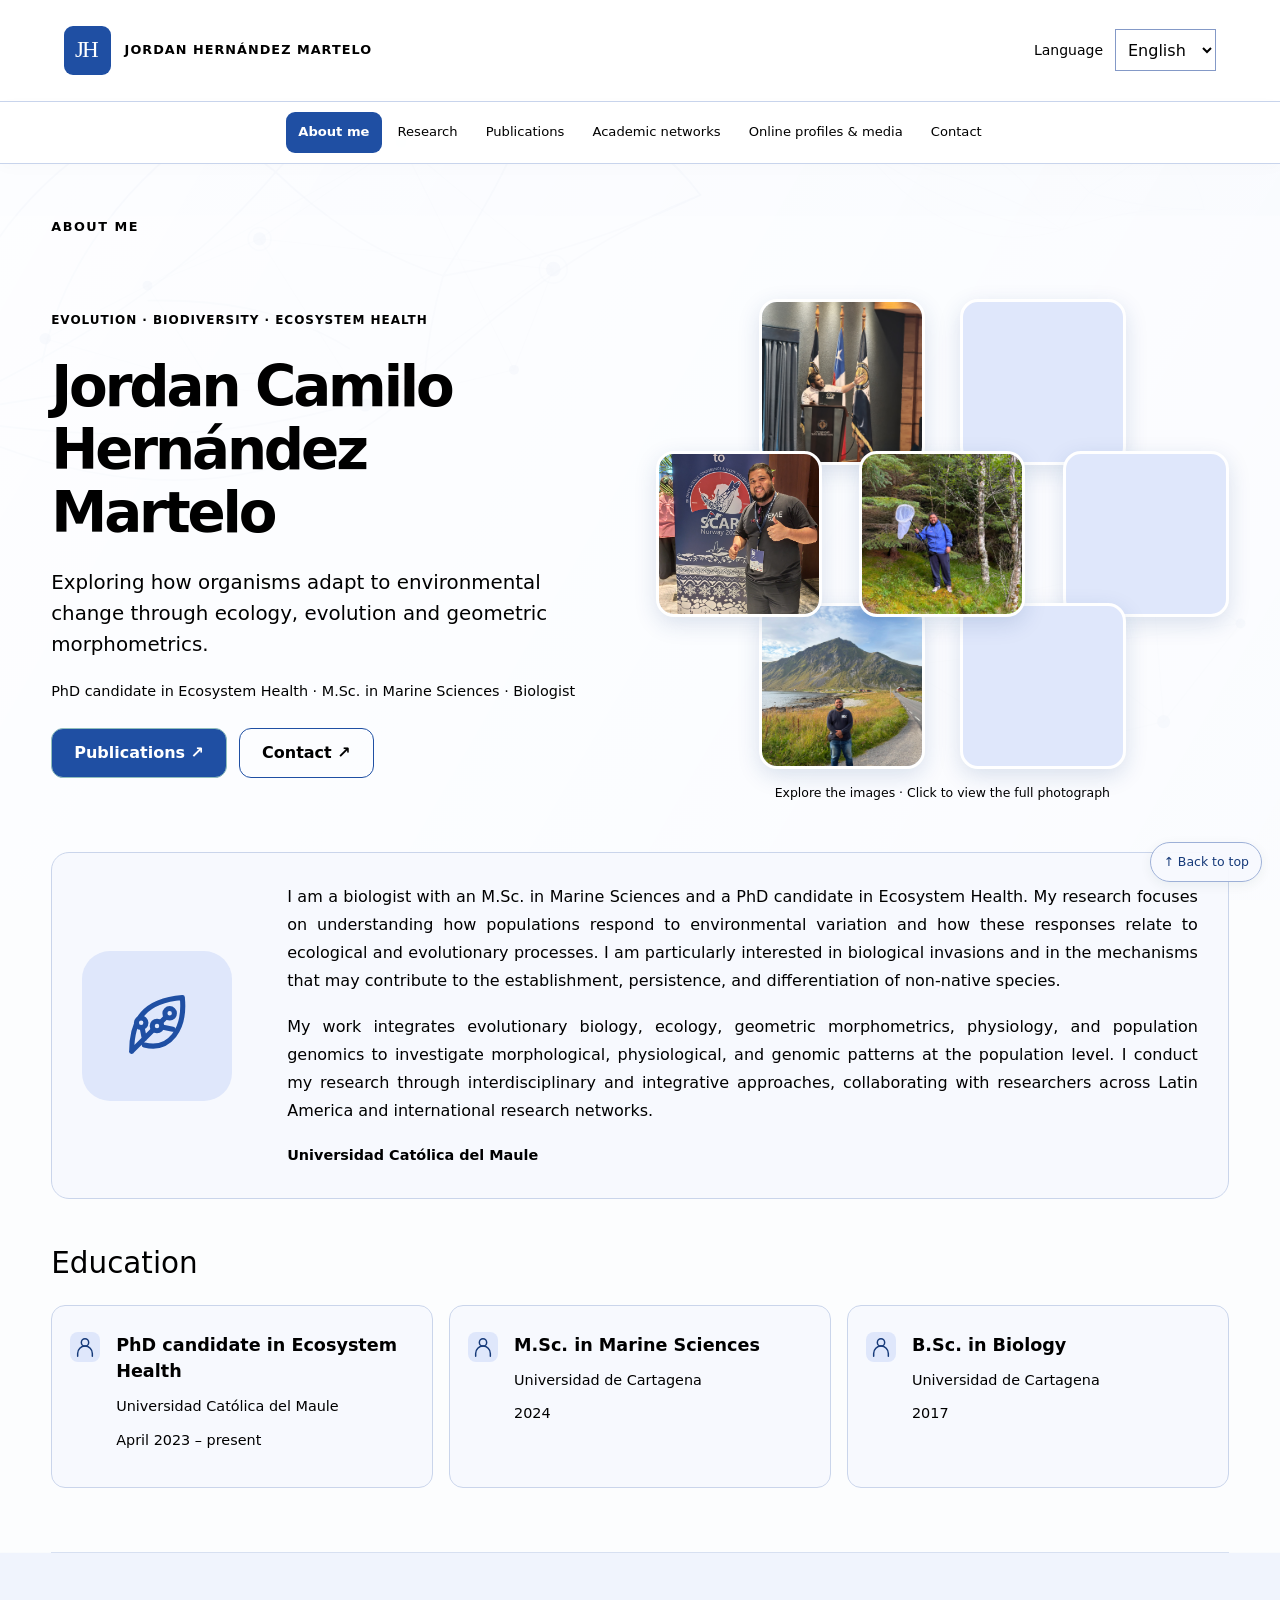
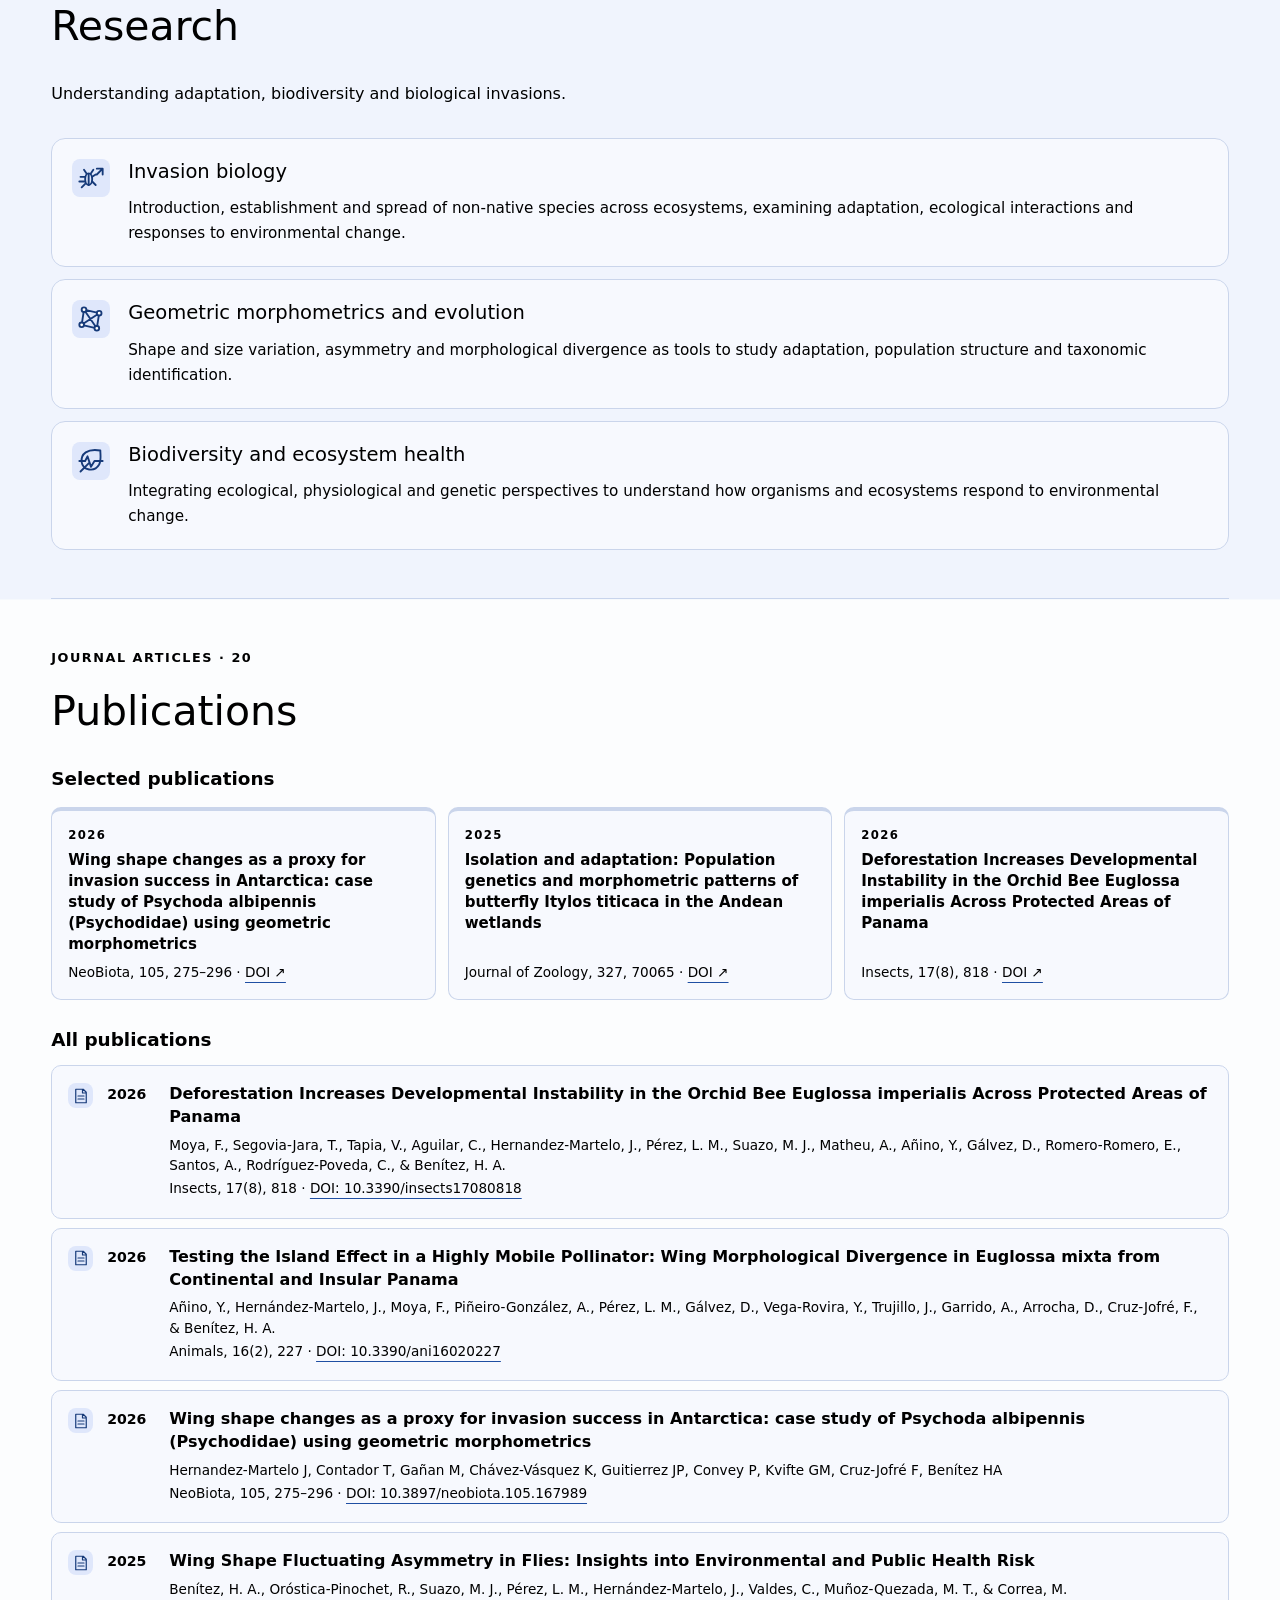
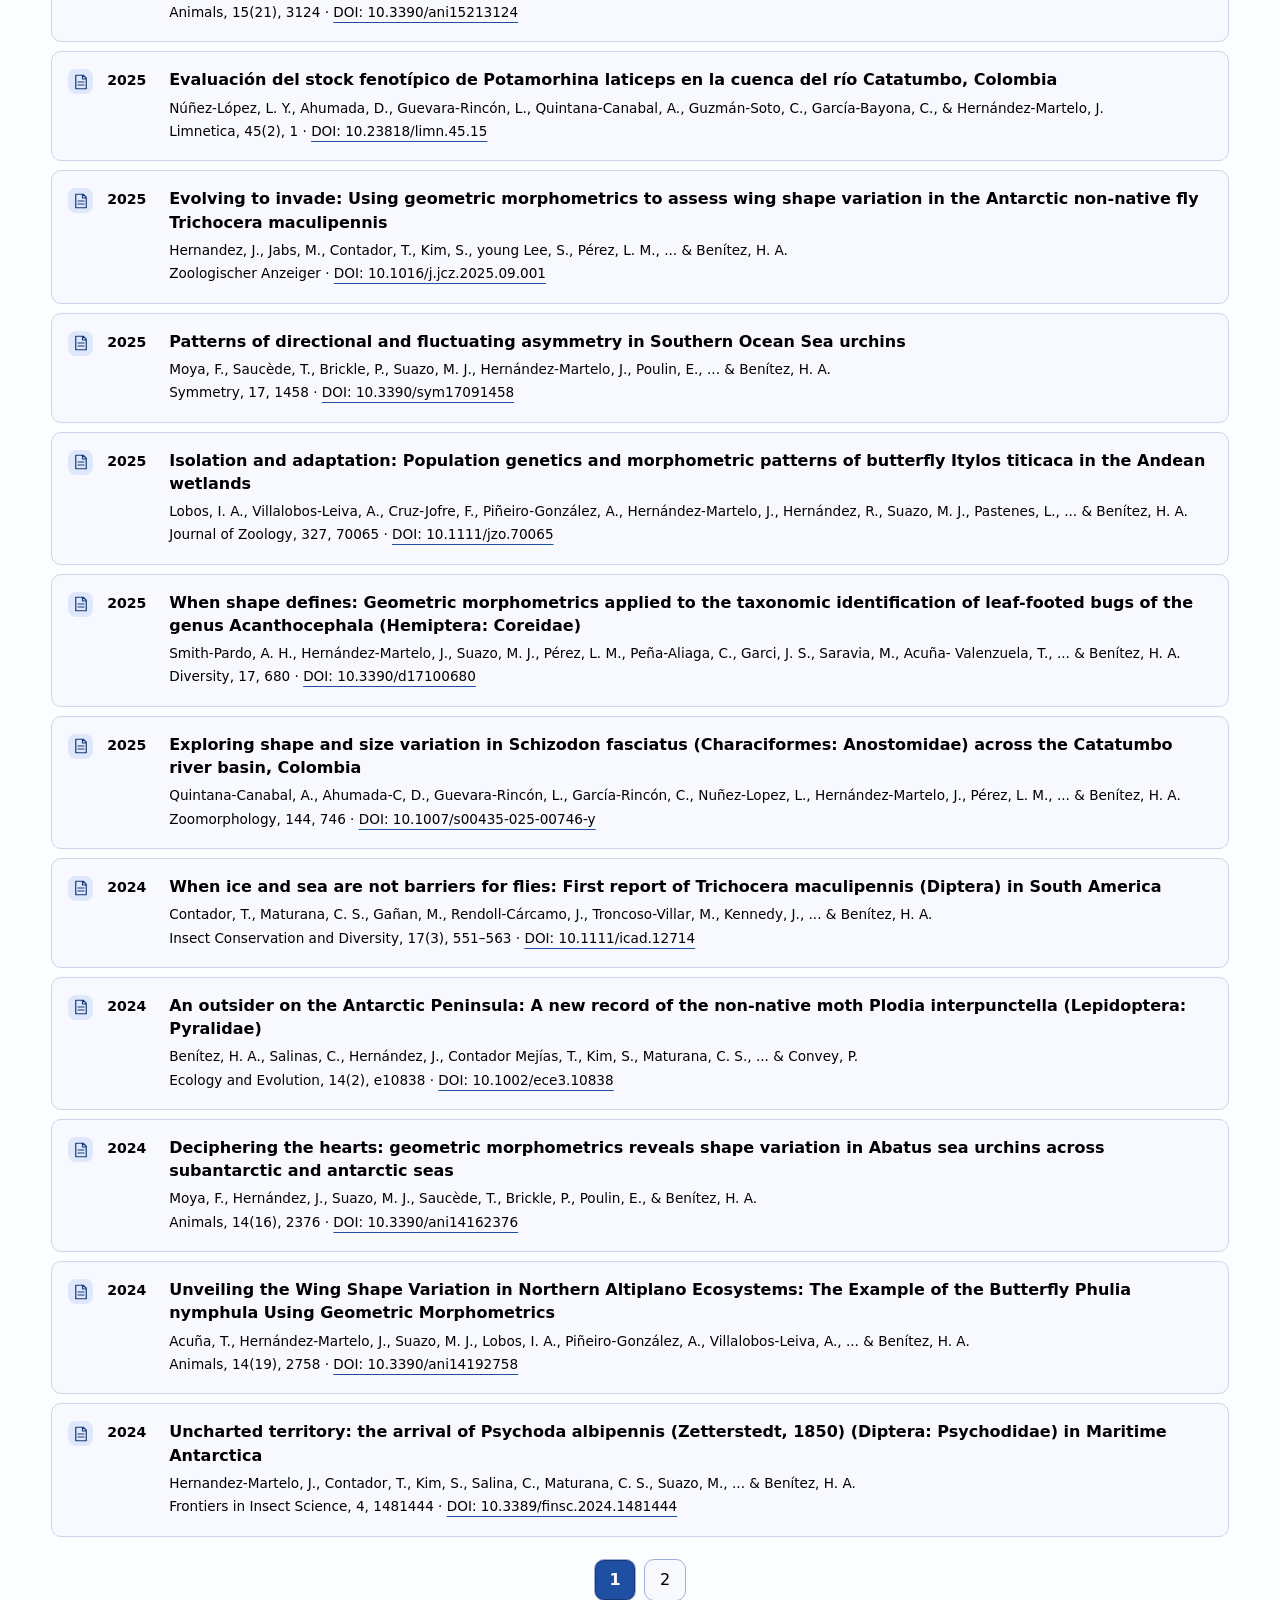
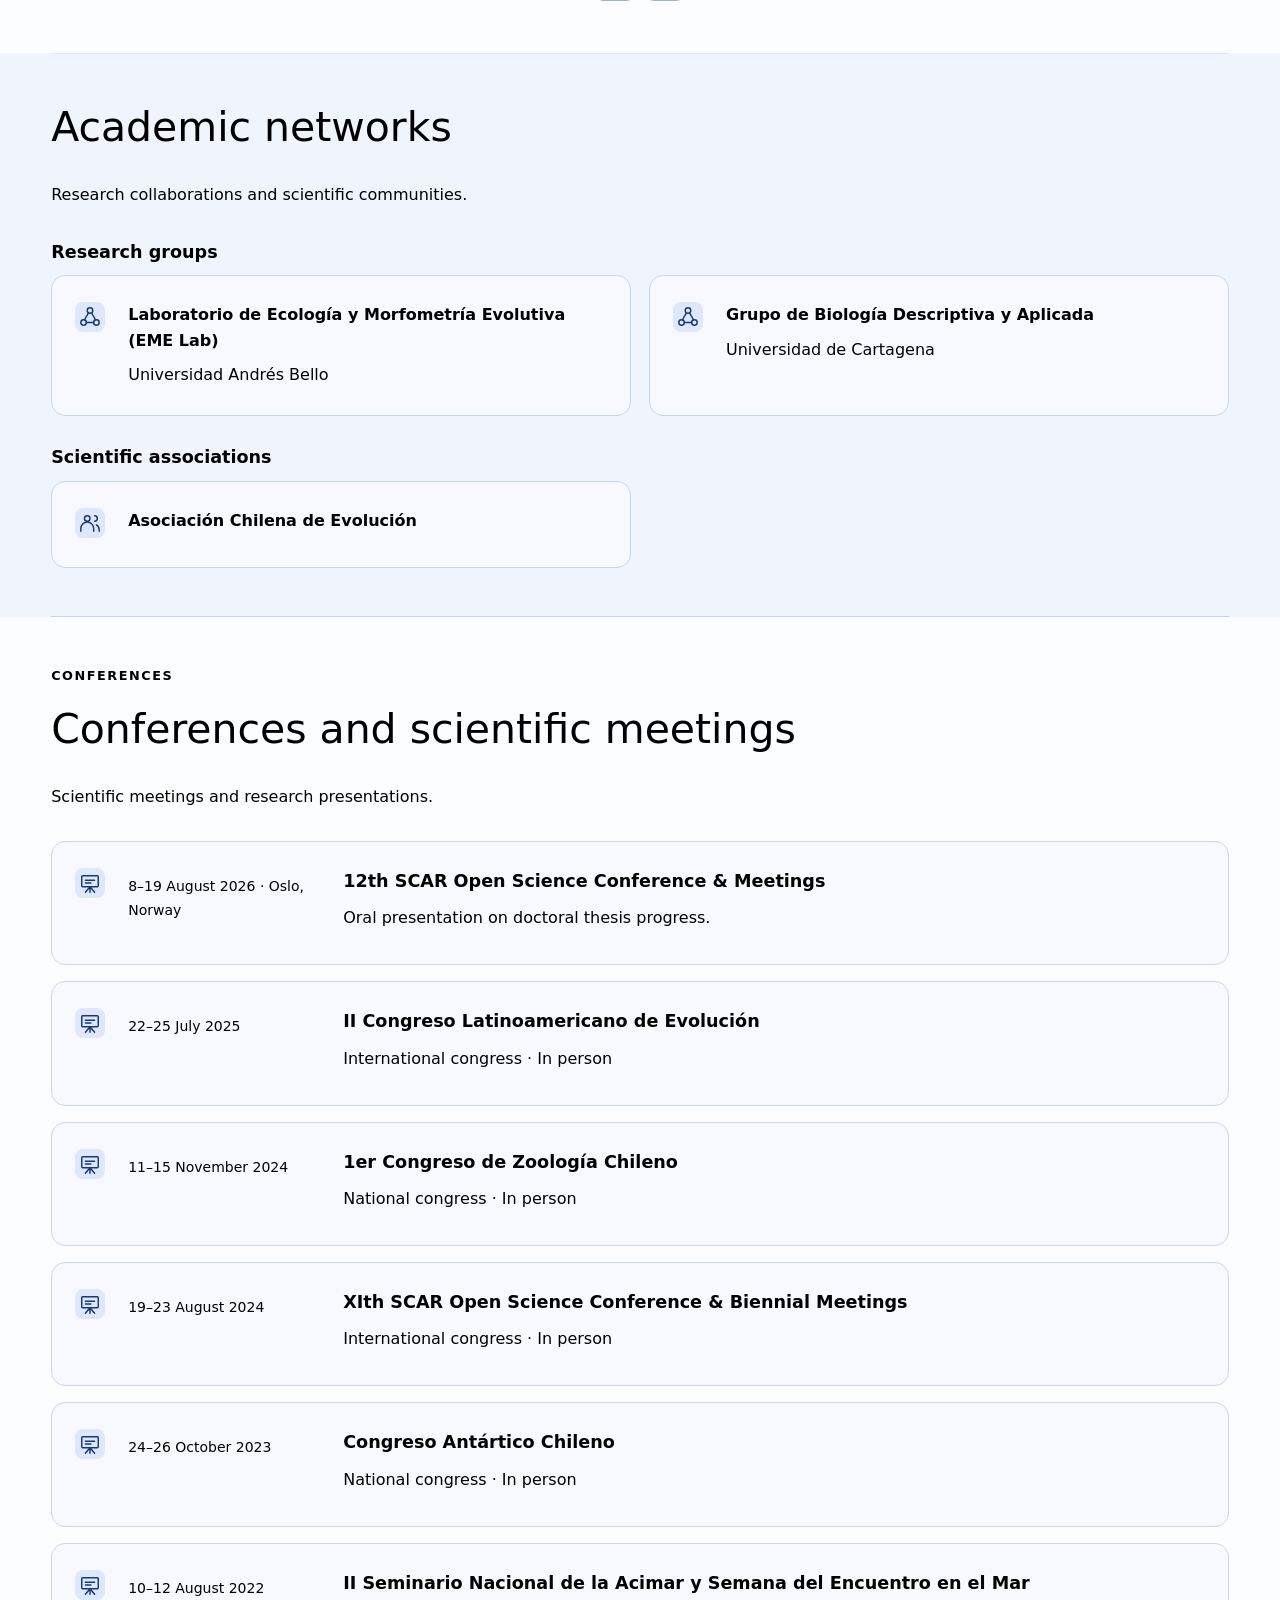
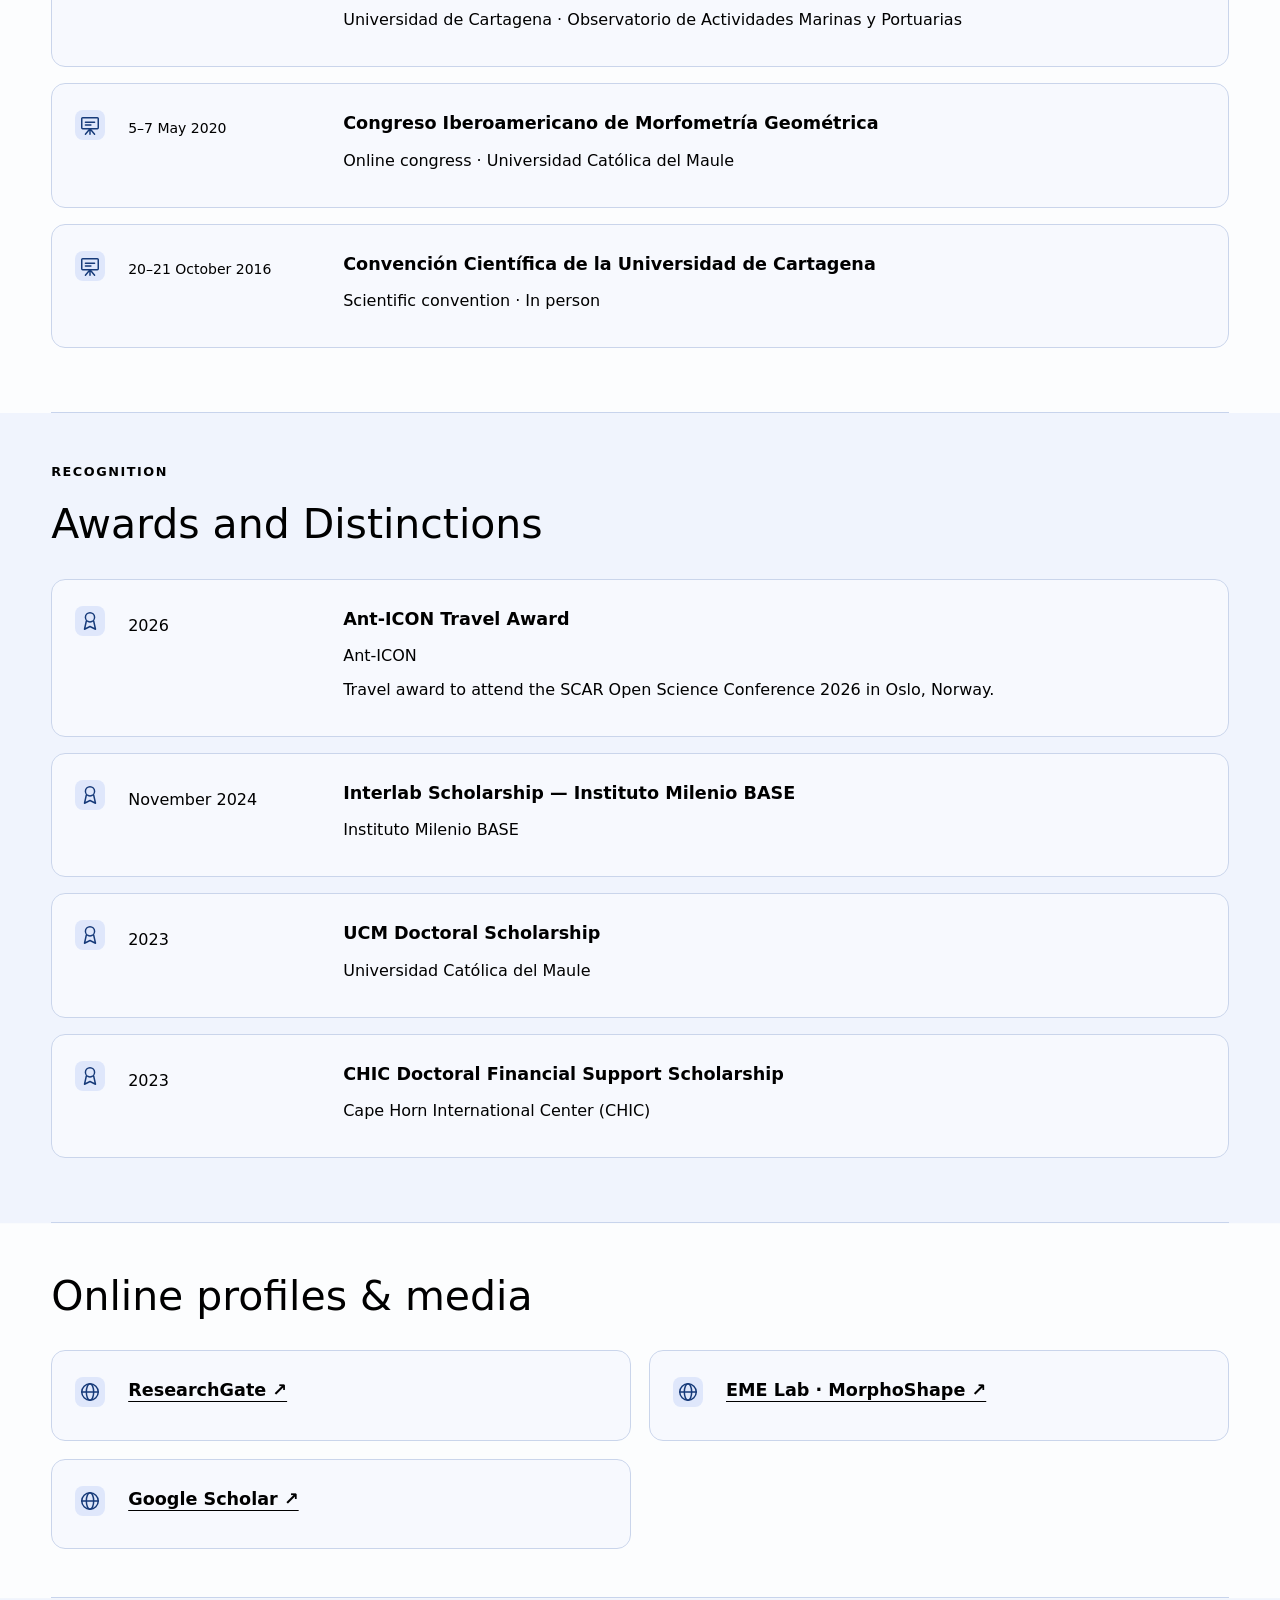
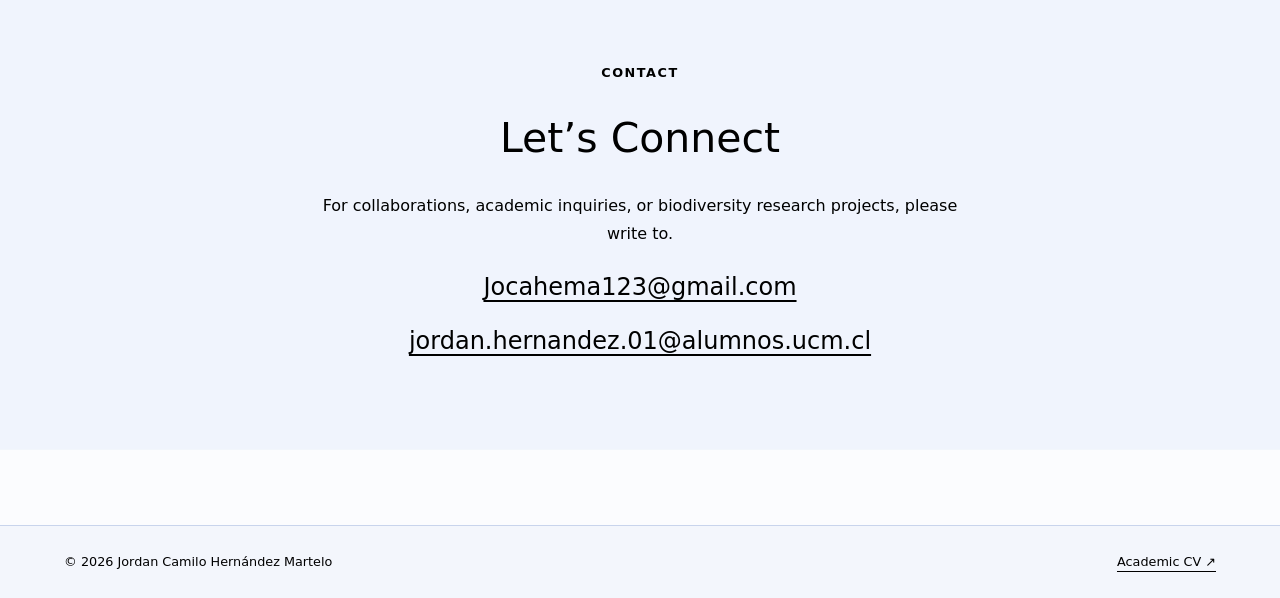
==== index.html @ 5741c8b2 "Add files via upload" ====
<!doctype html><html lang="en"><head><meta charset="utf-8"><meta name="viewport" content="width=device-width,initial-scale=1"><title>Jordan Camilo Hernández Martelo · About me</title><meta name="description" content="Biologist and PhD candidate in Ecosystem Health."><link rel="icon" href="data:image/svg+xml,%3Csvg xmlns='http://www.w3.org/2000/svg' viewBox='0 0 32 32'%3E%3Crect width='32' height='32' fill='%23c7e9e8'/%3E%3Ctext x='4' y='23' font-size='19'%3Ejh%3C/text%3E%3C/svg%3E"><link rel="stylesheet" href="styles.css?v=20260927"><script src="profile.js?v=20260927" defer></script><script src="carousel.js?v=20260927" defer></script><script src="app.js?v=20260927" defer></script></head><body><a class="skip" href="#content">Skip to content</a><header><a class="brand" href="#about"><span class="monogram">JH</span><span>JORDAN HERNÁNDEZ MARTELO</span></a><div class="header-tools"><label class="language-label" for="language">Language</label><select id="language"><option value="en">English</option><option value="es">Español</option></select><button id="menu-toggle" aria-expanded="false" aria-controls="navigation">Menu</button></div></header><nav id="navigation" aria-label="Main navigation"></nav><main id="content" tabindex="-1"><div id="view"><h1>Jordan Camilo Hernández Martelo</h1><p>Biologist · PhD candidate in Ecosystem Health</p></div><noscript>Please enable JavaScript to use the bilingual navigation.</noscript></main><footer><span>© <span id="year">2026</span> Jordan Camilo Hernández Martelo</span><a id="cv-link" href="cv.html">Academic CV ↗</a></footer></body></html>
---- styles.css ----
:root{--aqua:#c7e9e8;--light:#eff8f8;--line:#c9dddd}*{box-sizing:border-box}body{margin:0;background:#fff;color:#000;font-family:Tahoma,Verdana,sans-serif;font-size:16px;line-height:1.75}button,select{font:inherit;color:#000}a{color:#000;text-underline-offset:5px}a:hover{text-decoration-thickness:2px}a:focus-visible,button:focus-visible,select:focus-visible{outline:3px solid #000;outline-offset:5px}[hidden]{display:none!important}header{max-width:1500px;margin:auto;padding:26px 5%;display:flex;align-items:center;justify-content:space-between;gap:25px}.brand{display:flex;gap:14px;align-items:center;text-decoration:none;font-size:.8rem;letter-spacing:.08em;font-weight:bold}.monogram{background:var(--aqua);padding:9px 12px;font-size:1rem}.header-tools{display:flex;align-items:center;gap:12px}.language-label{font-size:.875rem}select{background:white;border:1px solid #88aaa9;padding:8px;min-height:42px}#menu-toggle{display:none;background:var(--aqua);border:0;padding:8px 14px;min-height:42px}nav{display:flex;gap:8px;justify-content:center;flex-wrap:wrap;padding:12px 4%;border-block:1px solid var(--line)}nav a{font-size:.875rem;padding:9px 15px;text-decoration:none}nav a[aria-current=page]{background:var(--aqua);font-weight:bold}main{max-width:1380px;margin:auto;min-height:66vh;padding:52px 5% 75px}main:focus{outline:none}.eyebrow{font-size:.8rem;font-weight:bold;letter-spacing:.12em;text-transform:uppercase;margin:0 0 16px}h1{font-size:clamp(2.3rem,4.2vw,4.3rem);line-height:1.17;letter-spacing:-.045em;font-weight:500;margin:0 0 24px;overflow-wrap:anywhere}h2{font-size:clamp(1.55rem,2.3vw,2.35rem);line-height:1.3;margin:0 0 22px;font-weight:500}h3{font-size:1.1rem;line-height:1.5;margin:0 0 10px}p{margin:0 0 18px}.about-layout{display:grid;grid-template-columns:1.2fr 1fr;gap:7%;padding:28px 0 54px;border-bottom:1px solid var(--line)}.about-name{border-left:7px solid var(--aqua);padding-left:24px}.about-name h1{font-size:clamp(2.3rem,4vw,4rem)}.quick-links{display:flex;flex-direction:column;align-items:flex-start;gap:12px;margin-top:25px}.quick-link{background:var(--aqua);padding:10px 22px;min-width:185px;text-decoration:none}.quick-link:hover{background:#b3dddc}.bio p{max-width:65ch}.role{font-size:1rem}.section-title{margin-top:45px}.education-grid,.research-grid{display:grid;grid-template-columns:repeat(3,1fr);gap:28px}.education-grid article,.research-grid article{border-top:4px solid var(--aqua);padding-top:19px}.education-grid p{font-size:.9rem;margin:8px 0}.research-grid{margin-top:35px}.page-intro{max-width:740px;margin-bottom:30px}.heading-row{display:flex;justify-content:space-between;align-items:center;gap:24px;margin-bottom:32px}.heading-row label{display:flex;gap:12px;align-items:center;font-size:.875rem}.publication{padding:28px 0;border-top:1px solid var(--line);display:grid;grid-template-columns:72px 1fr;gap:28px}.publication h2{font-size:1.125rem;font-weight:bold;line-height:1.6;margin:0 0 12px}.publication p{font-size:.9rem;margin:6px 0}.pub-year{font-weight:bold}.doi{display:inline-block;margin-top:9px;font-size:.875rem;overflow-wrap:anywhere;text-decoration:underline;text-decoration-color:#75a9a7}.timeline-item{display:grid;grid-template-columns:220px 1fr;gap:32px;padding:28px 0;border-top:1px solid var(--line)}.timeline-item p{margin:6px 0}.period{font-size:.875rem}.institution{font-weight:bold;font-size:.9rem}.project{padding:28px;background:var(--light);border-left:4px solid var(--aqua);margin-bottom:22px}.project .eyebrow{font-size:.75rem}.project h2{font-size:1.4rem}.contact-panel{background:var(--light);border-top:7px solid var(--aqua);padding:42px;max-width:850px}.contact-panel h1{font-size:clamp(2.3rem,4vw,3.5rem)}.email{font-size:clamp(1.1rem,2vw,1.5rem);display:block;overflow-wrap:anywhere;margin:20px 0}.social-links{display:flex;flex-wrap:wrap;gap:24px;margin-top:30px}.notice{border-left:4px solid var(--aqua);padding:20px 24px;background:var(--light);max-width:780px}.work-photo{margin:0 0 36px}.work-photo img{display:block;width:100%;height:clamp(190px,28vw,360px);object-fit:cover}.work-photo figcaption{font-size:.8rem;margin-top:8px}.view-enter{animation:enter .2s ease-out}@keyframes enter{from{opacity:.3;transform:translateY(5px)}to{opacity:1;transform:translateY(0)}}footer{border-top:1px solid var(--line);padding:25px 5%;display:flex;justify-content:space-between;gap:20px;font-size:.8rem;background:var(--light)}.skip{position:fixed;top:-100px;left:12px;padding:12px;background:white;z-index:20}.skip:focus{top:10px}.cv-view section{margin:40px 0}.cv-view h1{font-size:2.5rem}.cv-view h2{font-size:1.6rem}.print-button{background:var(--aqua);border:0;padding:12px 18px;cursor:pointer}.print-actions{display:flex;gap:22px;align-items:center;margin-bottom:35px}.cv-view .publication h2{font-size:1.1rem}@media(max-width:900px){header{flex-wrap:wrap}nav a{padding:8px 10px}.about-layout{gap:5%}.education-grid{grid-template-columns:1fr}.about-name{padding-left:18px}.timeline-item{grid-template-columns:170px 1fr;gap:24px}}@media(max-width:650px){header{padding:18px 6%;gap:16px}.brand{font-size:.7rem}.header-tools{width:100%;justify-content:flex-end}.language-label{margin-right:auto}#menu-toggle{display:block}nav{display:none;padding:12px 6%;justify-content:flex-start}nav.open{display:flex}nav a{width:calc(50% - 4px)}main{padding:32px 6% 48px}.about-layout{grid-template-columns:1fr;gap:32px;padding:12px 0 32px}.about-name h1{font-size:2.65rem}.research-grid{grid-template-columns:1fr}.heading-row{align-items:flex-start;flex-direction:column}.publication{grid-template-columns:1fr;gap:8px}.timeline-item{grid-template-columns:1fr;gap:8px}.contact-panel{padding:26px}.project{padding:22px}footer{flex-direction:column}.heading-row label{flex-wrap:wrap}}@media(prefers-reduced-motion:reduce){.view-enter{animation:none}}@media print{header,nav,footer,.skip,.print-actions{display:none}main{padding:0;max-width:none}body{font-size:10pt}.publication,.timeline-item,.project{break-inside:avoid}.cv-view h1{font-size:24pt}.work-photo{display:none}a{color:black}.contact-panel{padding:0;background:white}}
/* Continuous page and rounded information cards. */
html{scroll-padding-top:160px}nav{position:sticky;top:0;z-index:10;background:#fff;box-shadow:0 4px 15px #00000005}nav a{border-radius:9px}nav a[aria-current=location]{background:var(--aqua);font-weight:bold}.page-section{padding:48px 0;scroll-margin-top:150px;border-bottom:1px solid var(--line)}.page-section:first-child{padding-top:0}.page-section:last-child{border-bottom:0}.page-section:focus{outline:none}.page-heading{font-size:clamp(2rem,3.2vw,3rem);line-height:1.25;margin:0 0 28px}.page-section article{position:relative;background:#f5faf9;border:1px solid #ccdedb;border-radius:14px;padding:26px 26px 26px 76px;margin-bottom:16px}.item-icon{position:absolute;left:23px;top:26px;width:30px;height:30px;color:#000;display:inline-flex;align-items:center;justify-content:center;background:var(--aqua);border-radius:8px;padding:5px}.item-icon svg{width:22px;height:22px;flex-shrink:0}.network-grid{display:grid;grid-template-columns:repeat(2,minmax(0,1fr));gap:18px}.network-grid article{margin-bottom:0}.publication{grid-template-columns:60px minmax(0,1fr);gap:22px}.timeline-item{grid-template-columns:190px minmax(0,1fr);gap:25px}.about-layout{background:#f5faf9;border:1px solid #ccdedb;border-radius:18px;padding:32px;gap:5%}.about-name{padding-left:20px}.quick-link,.contact-panel,.notice{border-radius:12px}.contact-panel{border:1px solid #ccdedb;background:#f5faf9}.research-grid{grid-template-columns:1fr}.research-grid article h2{font-size:1.4rem}.education-grid{gap:16px}.education-grid article{padding-left:64px}.education-grid .item-icon{left:18px}.work-photo img{border-radius:16px}.cv-view .page-section{margin:0}.cv-view .page-heading{font-size:1.8rem}@media(max-width:900px){.education-grid{grid-template-columns:1fr}.timeline-item{grid-template-columns:155px minmax(0,1fr)}}@media(max-width:650px){header{position:sticky;top:0;background:white;z-index:11}nav{position:sticky;top:145px;max-height:55vh;overflow:auto}.page-section{scroll-margin-top:170px;padding:34px 0}.about-layout{padding:24px 18px}.page-section article{padding:24px 20px 24px 64px}.item-icon{left:18px;top:25px}.publication,.timeline-item,.network-grid{grid-template-columns:1fr;gap:10px}.page-heading{font-size:1.9rem}.about-name h1{font-size:2.2rem}main{padding-top:28px}}@media print{.page-section{scroll-margin:0;padding:20px 0}nav,header{display:none}.page-section article{background:white}.item-icon{background:white}.network-grid,.education-grid{grid-template-columns:1fr}.about-layout{display:block}.quick-links{display:none}}
/* Fixed background stays still while the continuous content scrolls. */
body{isolation:isolate;background:#eff8f7}body::before{content:"";position:fixed;inset:0;z-index:-1;pointer-events:none;background:radial-gradient(ellipse at 0 20%,#c7e9e8 0,transparent 60%),linear-gradient(145deg,#f9fcfb,#e5f3f2)}header{background:rgba(255,255,255,.97)}main{background:rgba(255,255,255,.90)}.profile-portrait{display:block;width:200px;height:245px;object-fit:cover;object-position:45% 60%;border-radius:18px;margin:0 0 24px;border:4px solid white}.about-name h1{font-size:clamp(2rem,3.2vw,3.2rem)}.gallery{margin-top:48px;padding:24px;border-radius:18px;border:1px solid var(--line);background:#f5faf9}.gallery h2{font-size:1.45rem}.gallery-stage{background:#e4efed;border-radius:12px;overflow:hidden}.gallery-slide{margin:0}.gallery-slide img{display:block;width:100%;height:560px;object-fit:contain}.gallery-slide figcaption{text-align:center;padding:14px;background:white;font-size:.9rem}.gallery-controls{display:flex;gap:14px;align-items:center;justify-content:center;margin-top:18px}.gallery-controls button{min-height:44px;min-width:48px;border:1px solid #9dbbb8;border-radius:9px;background:var(--aqua);padding:8px 16px;cursor:pointer}.gallery-counter{min-width:52px;text-align:center;font-size:.875rem}@media(max-width:650px){.gallery{padding:15px}.gallery-slide img{height:420px}.gallery-controls{gap:8px}.profile-portrait{width:170px;height:210px}}@media print{body::before,.gallery{display:none}body,main{background:white}.profile-portrait{width:110px;height:135px}}
.portrait-frame{width:200px;height:245px;overflow:hidden;border-radius:18px;border:4px solid white;margin-bottom:24px}.portrait-frame .profile-portrait{width:100%;height:100%;border:0;border-radius:0;margin:0;transform:scale(2.5);transform-origin:44% 48%;object-position:center}@media(max-width:650px){.portrait-frame{width:170px;height:210px}}@media print{.portrait-frame{width:110px;height:135px}}
/* Editorial hero: identity on the left, photographic slider on the right. */
main{max-width:1600px;padding-inline:4%}.hero-split{display:grid;grid-template-columns:minmax(0,1fr) minmax(0,1.05fr);align-items:center;gap:5%;padding:30px 0 48px}.hero-intro h1{font-size:clamp(2.5rem,4.4vw,4.9rem);font-weight:600;letter-spacing:-.055em;line-height:1.12;margin:24px 0}.hero-intro .eyebrow{letter-spacing:.08em;font-size:.75rem}.hero-intro .role{max-width:530px}.hero-intro .quick-links{flex-direction:row;flex-wrap:wrap;gap:12px}.quick-link{min-width:0;border:1px solid #91bfbc;font-weight:bold}.quick-link.secondary{background:transparent}.hero-split .gallery{margin:0;padding:0;border:0;background:transparent;min-width:0}.hero-split .gallery>h2{position:absolute;width:1px;height:1px;overflow:hidden;clip-path:inset(50%)}.hero-split .gallery-stage{border-radius:22px;background:#e3efec;border:1px solid #c9ddda;box-shadow:0 18px 40px #183f3814}.hero-split .gallery-slide img{height:480px;width:100%;object-fit:contain}.hero-split .gallery-slide figcaption{background:#f5faf9}.hero-split .gallery-controls{justify-content:flex-end;margin-top:14px}.bio-panel{display:grid;grid-template-columns:170px minmax(0,1fr);gap:35px;align-items:center;background:#f5faf9;border:1px solid #ccdedb;border-radius:18px;padding:30px}.bio-panel .portrait-frame{width:170px;height:210px;margin:0}.bio-panel p{max-width:85ch}.bio-panel p:last-child{margin-bottom:0}@media(max-width:900px){.hero-split{grid-template-columns:1fr 1fr;gap:24px}.hero-intro h1{font-size:2.6rem}.hero-split .gallery-slide img{height:390px}}@media(max-width:650px){.hero-split{grid-template-columns:1fr;gap:30px;padding:15px 0 32px}.hero-intro h1{font-size:2.75rem}.hero-split .gallery-slide img{height:420px}.bio-panel{grid-template-columns:1fr;padding:24px;gap:24px}.bio-panel .portrait-frame{width:140px;height:175px}.hero-split .gallery-controls{justify-content:center}}@media print{.hero-split{display:block}.bio-panel{display:block}.hero-intro h1{font-size:26pt}}
/* Slides overlap in one grid cell while they glide across the frame. */
.gallery-stage{display:grid;overflow:hidden;isolation:isolate}.gallery-slide{grid-area:1 / 1;min-width:0;position:relative;background:#e3efec;backface-visibility:hidden}
.bio-symbol{display:flex;align-items:center;justify-content:center;width:150px;height:150px;border-radius:28px;background:#dcefed}.bio-symbol .item-icon{position:static;width:100px;height:100px;background:transparent;padding:12px}.bio-symbol svg{width:76px;height:76px}.research-grid .item-icon{width:38px;height:38px;left:20px}.research-grid .item-icon svg{width:28px;height:28px}@media(max-width:650px){.bio-symbol{width:110px;height:110px}.bio-symbol .item-icon{width:80px;height:80px}.research-grid .item-icon{left:14px;width:34px;height:34px}}

/* Refined hierarchy, compact navigation and research cards. */
nav{gap:4px;padding:10px 2%}nav a{padding:9px 12px;font-size:.82rem;white-space:nowrap}
.hero-tagline{font-size:clamp(1.1rem,1.55vw,1.35rem);line-height:1.55;max-width:46ch;margin-bottom:20px}.hero-intro .role{font-size:.9rem;line-height:1.6}
.research-grid{gap:12px;margin-top:24px}.research-grid article{padding-block:20px;margin-bottom:0}.research-grid article h2{font-size:1.22rem;margin-bottom:12px}.research-grid article p{font-size:.95rem;line-height:1.65;margin:0}.research-grid .item-icon{top:20px}
.featured-grid{display:grid;grid-template-columns:repeat(3,minmax(0,1fr));gap:16px;margin:20px 0 40px}.featured-grid article{padding:22px;margin:0;border-top:4px solid #a9d8d4;display:flex;flex-direction:column}.featured-grid .item-icon{display:none}.featured-grid h3{font-size:1rem;line-height:1.55}.featured-grid p{font-size:.85rem}.featured-grid .doi{margin-top:auto}.list-heading{margin:26px 0 18px;font-size:1.15rem}.network-subsection{margin-top:28px}.network-subsection h4{font-size:1rem;line-height:1.6;margin:0 0 8px}.network-subsection article p{margin:0}.profile-grid{grid-template-columns:repeat(3,minmax(0,1fr))}.news-grid article p{max-width:75ch}.news-grid time{font-size:.85rem}.bio-symbol svg{width:76px;height:76px}
@media(max-width:900px){.featured-grid{grid-template-columns:1fr}.profile-grid{grid-template-columns:1fr}.featured-grid article{padding:22px}.hero-tagline{font-size:1.05rem}}
@media(max-width:650px){nav a{white-space:normal}.research-grid article{padding-block:18px}.research-grid .item-icon{top:18px}.network-grid{grid-template-columns:1fr}.hero-intro h1{font-size:clamp(2rem,8.7vw,2.75rem)}}
@media print{#news,.hero-tagline{display:none}}
/* Compact bibliography: full references remain readable and visible. */
#publications .publication{padding:16px 18px 16px 55px;margin-bottom:9px;grid-template-columns:48px minmax(0,1fr);gap:14px;border-radius:10px}
#publications .publication .item-icon{left:16px;top:17px;width:25px;height:25px;padding:4px}
#publications .publication .item-icon svg{width:18px;height:18px}
#publications .publication h2{font-size:1rem;line-height:1.45;margin:0 0 6px}
#publications .publication p{font-size:.85rem;line-height:1.5;margin:3px 0}
#publications .publication .pub-year{font-size:.88rem}
#publications .publication .doi{font-size:.82rem;line-height:1.45;margin-top:5px}
#publications .featured-grid{gap:12px;margin:14px 0 26px}
#publications .featured-grid article{padding:16px;border-radius:10px}
#publications .featured-grid h3{font-size:.94rem;line-height:1.4;margin-bottom:8px}
#publications .featured-grid p{line-height:1.45;margin-bottom:8px}
#publications .featured-grid .eyebrow{font-size:.73rem;margin-bottom:6px}
#publications .featured-grid .doi{font-size:.82rem}
#publications .list-heading{margin:20px 0 12px}
@media(max-width:650px){#publications .publication{grid-template-columns:1fr;gap:4px;padding:14px 14px 14px 46px}#publications .publication .item-icon{left:12px;top:14px}#publications .publication h2{font-size:1rem}#publications .publication p{font-size:.875rem}}
/* Continuous photographic flow and a quiet scientific backdrop. */
body{font-family:"Segoe UI",system-ui,-apple-system,BlinkMacSystemFont,Arial,sans-serif}
body::before{background:linear-gradient(120deg,#f6faf9e8,#eaf5f3df),url('images/network.svg') center/cover no-repeat;filter:blur(.6px)}
main{background:rgba(255,255,255,.48)}
.hero-split .gallery{overflow:hidden;border-radius:20px}.flow-window{overflow:hidden;border-radius:20px;background:#e4efed}.flow-track{display:flex;width:max-content;animation:photo-flow 100s linear infinite;will-change:transform}.flow-group{display:flex;flex:none;gap:12px;padding-right:12px}.flow-photo{flex:none;width:300px;margin:0;background:#f3f8f7}.flow-photo img{display:block;width:100%;height:430px;object-fit:contain}.flow-photo figcaption{font-size:.82rem;line-height:1.4;padding:12px;min-height:48px;text-align:center}.gallery:hover .flow-track,.gallery:focus-within .flow-track,.gallery.flow-paused .flow-track{animation-play-state:paused}.gallery:focus-visible{outline:2px solid #427c79;outline-offset:5px}
@keyframes photo-flow{to{transform:translateX(-50%)}}
.back-top{position:fixed;right:18px;bottom:18px;z-index:15;padding:8px 12px;border:1px solid #a5cbc7;border-radius:20px;background:#f4faf9f5;font-size:.78rem;text-decoration:none;box-shadow:0 3px 12px #163e3210}
@media(max-width:650px){.flow-photo{width:250px}.flow-photo img{height:350px}.back-top{right:10px;bottom:10px}}
@media(prefers-reduced-motion:reduce){.flow-track{animation:none}.flow-group[aria-hidden]{display:none}.flow-window{overflow-x:auto}}
@media print{.back-top{display:none}}
/* Open, centered contact closing and editorial initials. */
#contact{text-align:center;padding-block:64px}
#contact .contact-panel{max-width:850px;margin-inline:auto;padding:12px 20px;background:transparent;border:0;border-radius:0;box-shadow:none}
#contact .contact-panel>p{max-width:65ch;margin-inline:auto}
#contact .social-links{justify-content:center}
.monogram{font-family:Georgia,"Times New Roman",serif;font-size:1.45rem;font-weight:400;letter-spacing:-.09em;line-height:1.2;padding:10px 14px 11px 11px;border-radius:9px}
@media(max-width:650px){#contact{padding-block:42px}#contact .contact-panel{padding:8px 0}#contact .social-links{gap:12px 20px}}
/* Inline DOI references and a uniform photographic constellation. */
#publications .citation-line .doi{display:inline;margin:0;font-size:inherit;line-height:inherit}
#publications .featured-grid .citation-line{margin-top:auto;margin-bottom:0}
.hero-split .swarm-gallery{overflow:visible;border-radius:0}
.photo-swarm{position:relative;height:490px;isolation:isolate}
.swarm-photo{position:absolute;width:29%;aspect-ratio:1;border:3px solid white;border-radius:18px;padding:0;background:#deeeeb;box-shadow:0 7px 22px #244b4324;cursor:zoom-in;transition:transform .3s ease,box-shadow .3s ease;overflow:hidden}
.swarm-photo img{display:block;width:100%;height:100%;object-fit:cover;object-position:center}
.swarm-photo span{position:absolute;inset:auto 0 0;background:#ffffffec;padding:5px;font-size:.65rem;line-height:1.2;opacity:0;transition:opacity .2s}
.swarm-photo:hover,.swarm-photo:focus-visible{transform:scale(1.3);z-index:4;box-shadow:0 16px 35px #244b4340}
.swarm-photo:hover span,.swarm-photo:focus-visible span{opacity:1}
.swarm-0{left:35.5%;top:34%;z-index:2}.swarm-0 img{object-position:46% 53%}
.swarm-1{left:18%;top:3%}.swarm-2{right:18%;top:3%}.swarm-3{right:0;top:34%}.swarm-4{right:18%;top:65%}.swarm-5{left:18%;top:65%}.swarm-6{left:0;top:34%}
.gallery-hint{text-align:center;font-size:.78rem;margin:8px 0 0}
.photo-dialog{border:0;border-radius:16px;padding:16px;background:#f5faf9;max-width:92vw;max-height:92vh;text-align:center;box-shadow:0 20px 80px #0005}
.photo-dialog::backdrop{background:#112724c9;backdrop-filter:blur(5px)}
.photo-dialog>img{display:block;max-width:82vw;max-height:74vh;width:auto;height:auto;object-fit:contain;margin:auto}
.photo-dialog p{margin:12px 36px 0;font-size:.9rem}.photo-close{position:absolute;right:8px;top:8px;width:40px;height:40px;border:1px solid #adc8c4;border-radius:50%;background:white;font-size:26px;cursor:pointer}
@media(max-width:1100px){.photo-swarm{height:400px}}
@media(max-width:650px){.photo-swarm{height:350px}.swarm-photo{border-width:2px;border-radius:12px}.gallery-hint{font-size:.73rem}}
@media(hover:none){.swarm-photo:hover{transform:none}.swarm-photo span{display:none}}
@media(prefers-reduced-motion:reduce){.swarm-photo,.swarm-photo span{transition:none}}

/* Clear section rhythm, balanced biography and publication pagination. */
.continuous-view .page-section{position:relative;opacity:.86;transform:translateY(16px);transition:opacity .55s ease,transform .55s ease}
.continuous-view .page-section.section-visible{opacity:1;transform:none}
.continuous-view .page-section.section-tone-1{background:rgba(215,237,234,.32);box-shadow:0 0 0 100vmax rgba(215,237,234,.32);clip-path:inset(0 -100vmax)}
.continuous-view .page-section.section-tone-0{background:rgba(255,255,255,.28);box-shadow:0 0 0 100vmax rgba(255,255,255,.28);clip-path:inset(0 -100vmax)}
.bio-panel>div:last-child{width:100%}.bio-panel p:not(.institution){max-width:none;text-align:justify;text-wrap:pretty;hyphens:none}
.contact-panel .email{margin:12px auto;width:max-content;max-width:100%}
.publication-pagination{position:static;display:flex;justify-content:center;gap:8px;margin:22px 0 4px;padding:0;border:0;background:transparent;box-shadow:none}
.publication-pagination button{min-width:42px;min-height:42px;border:1px solid #9fc6c2;border-radius:10px;background:#f5faf9;cursor:pointer}
.publication-pagination button[aria-current=page]{background:var(--aqua);font-weight:700;box-shadow:inset 0 0 0 1px #78aaa6}
.publication-pagination button:hover{background:#dcefed}
@media(max-width:650px){.bio-panel p:not(.institution){text-align:left}.continuous-view .page-section{transform:translateY(10px)}}
@media(prefers-reduced-motion:reduce){.continuous-view .page-section{opacity:1;transform:none;transition:none}}
@media print{.continuous-view .page-section{opacity:1;transform:none;background:white;box-shadow:none;clip-path:none}.publication-pagination{display:none}}

/* Cobalt academic palette. */
:root{--aqua:#1f4fa3;--light:#f3f6fc;--line:#c8d4ec;--cobalt:#1f4fa3;--cobalt-dark:#163a79;--cobalt-soft:#dfe7fb;--cobalt-faint:#f1f5fd}
body{background:#f4f7fc}body::before{background:linear-gradient(120deg,rgba(248,250,255,.78),rgba(237,242,252,.84)),url('images/network.svg?v=20260927-wing') center/cover no-repeat;filter:blur(.35px)}
main{background:rgba(255,255,255,.62)}header,nav{background:rgba(255,255,255,.97)}
.monogram,#menu-toggle,nav a[aria-current=location],nav a[aria-current=page],.quick-link:not(.secondary),.print-button{background:var(--cobalt);color:#fff}
.quick-link:not(.secondary):hover{background:var(--cobalt-dark)}.quick-link.secondary{background:transparent;border-color:var(--cobalt);color:#000}
select{border-color:#8499c7}.item-icon,.bio-symbol,.gallery-controls button{background:var(--cobalt-soft);color:var(--cobalt-dark)}
.bio-symbol .item-icon{color:var(--cobalt)}.education-grid article,.research-grid article,.featured-grid article{border-top-color:var(--cobalt)}
.page-section article,.bio-panel,.contact-panel{background:#f7f9fe;border-color:#cad5eb}.doi{text-decoration-color:var(--cobalt)}
.continuous-view .page-section.section-tone-1{background:rgba(220,230,249,.36);box-shadow:0 0 0 100vmax rgba(220,230,249,.36)}
.continuous-view .page-section.section-tone-0{background:rgba(255,255,255,.24);box-shadow:0 0 0 100vmax rgba(255,255,255,.24)}
.publication-pagination button{border-color:#9db0d7;background:#f7f9fe}.publication-pagination button[aria-current=page]{background:var(--cobalt);color:#fff;box-shadow:inset 0 0 0 1px var(--cobalt-dark)}.publication-pagination button:hover{background:var(--cobalt-soft);color:#000}
.back-top{border-color:#9db0d7;background:#f7f9fef2;color:var(--cobalt-dark)}
a:focus-visible,button:focus-visible,select:focus-visible,.gallery:focus-visible{outline-color:var(--cobalt)}
.swarm-photo{background:var(--cobalt-soft);box-shadow:0 7px 22px #173d8625}.swarm-photo:hover,.swarm-photo:focus-visible{box-shadow:0 16px 35px #173d8640}
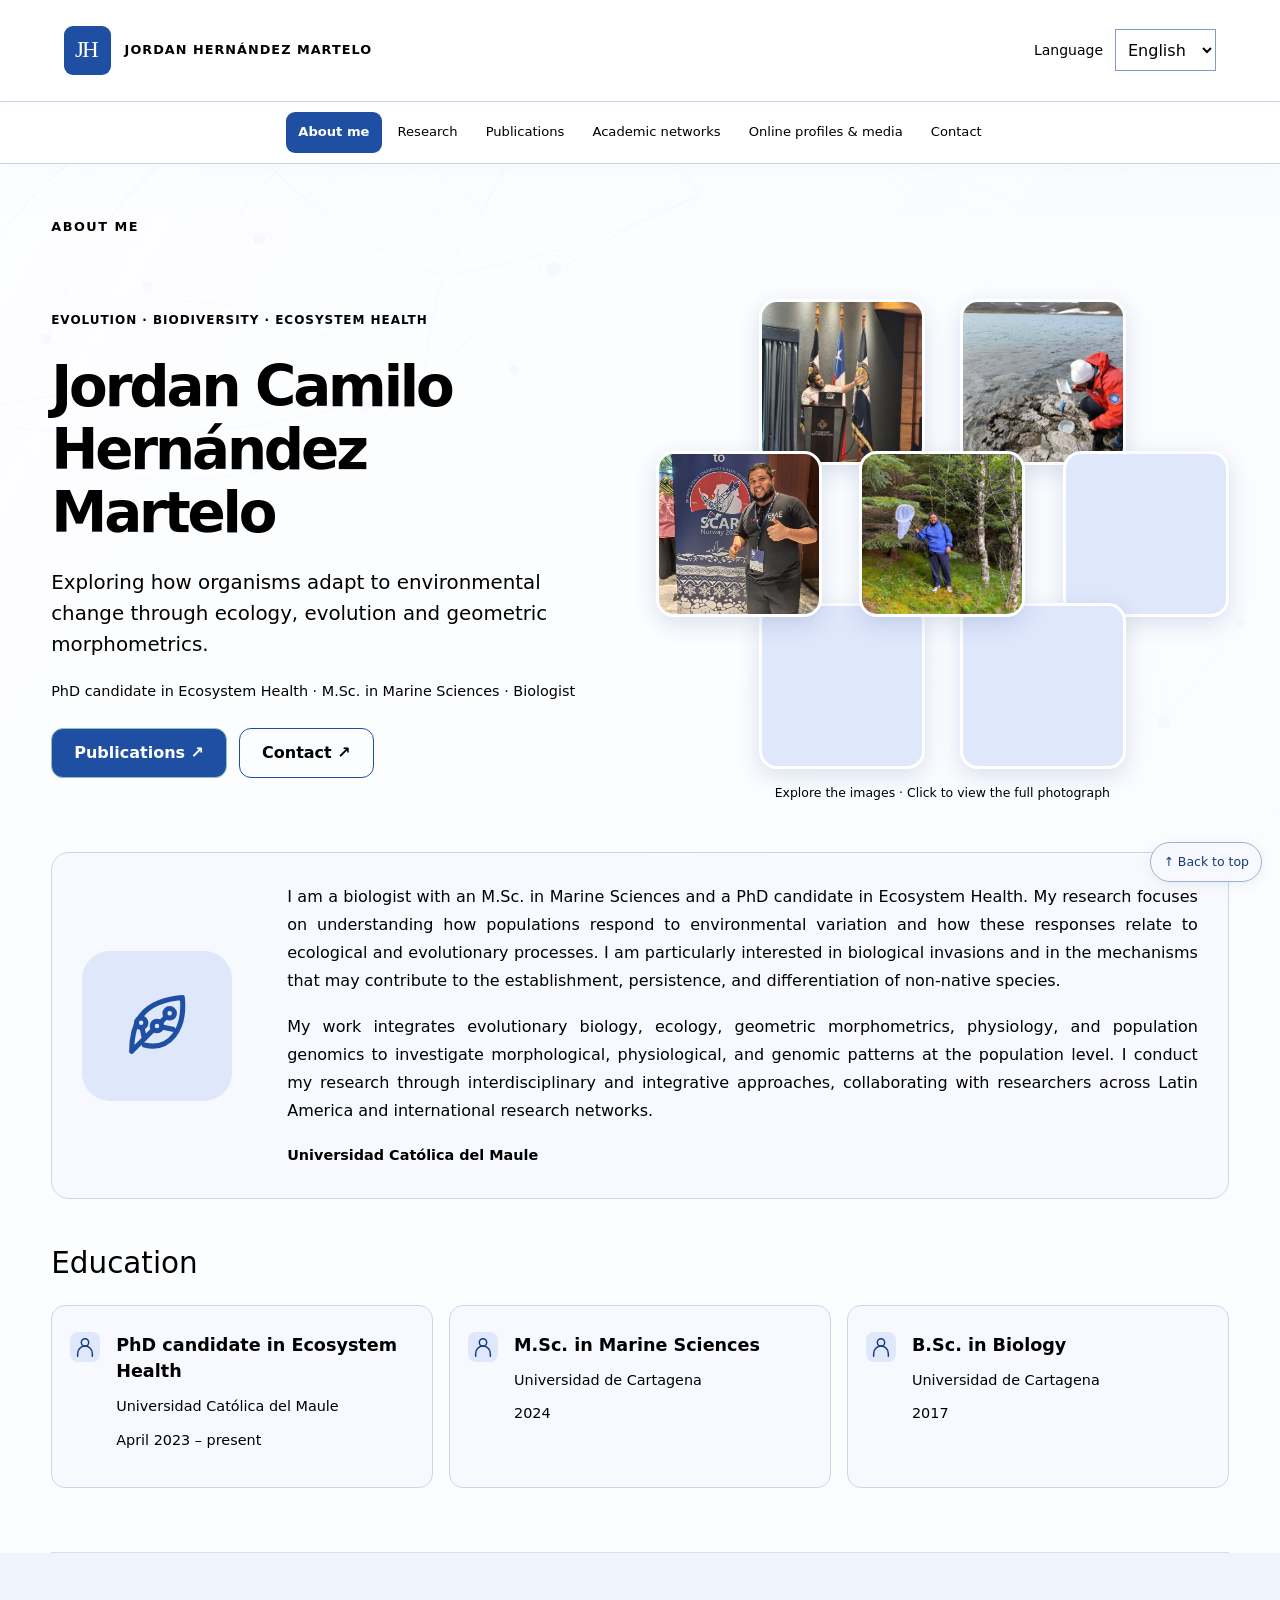
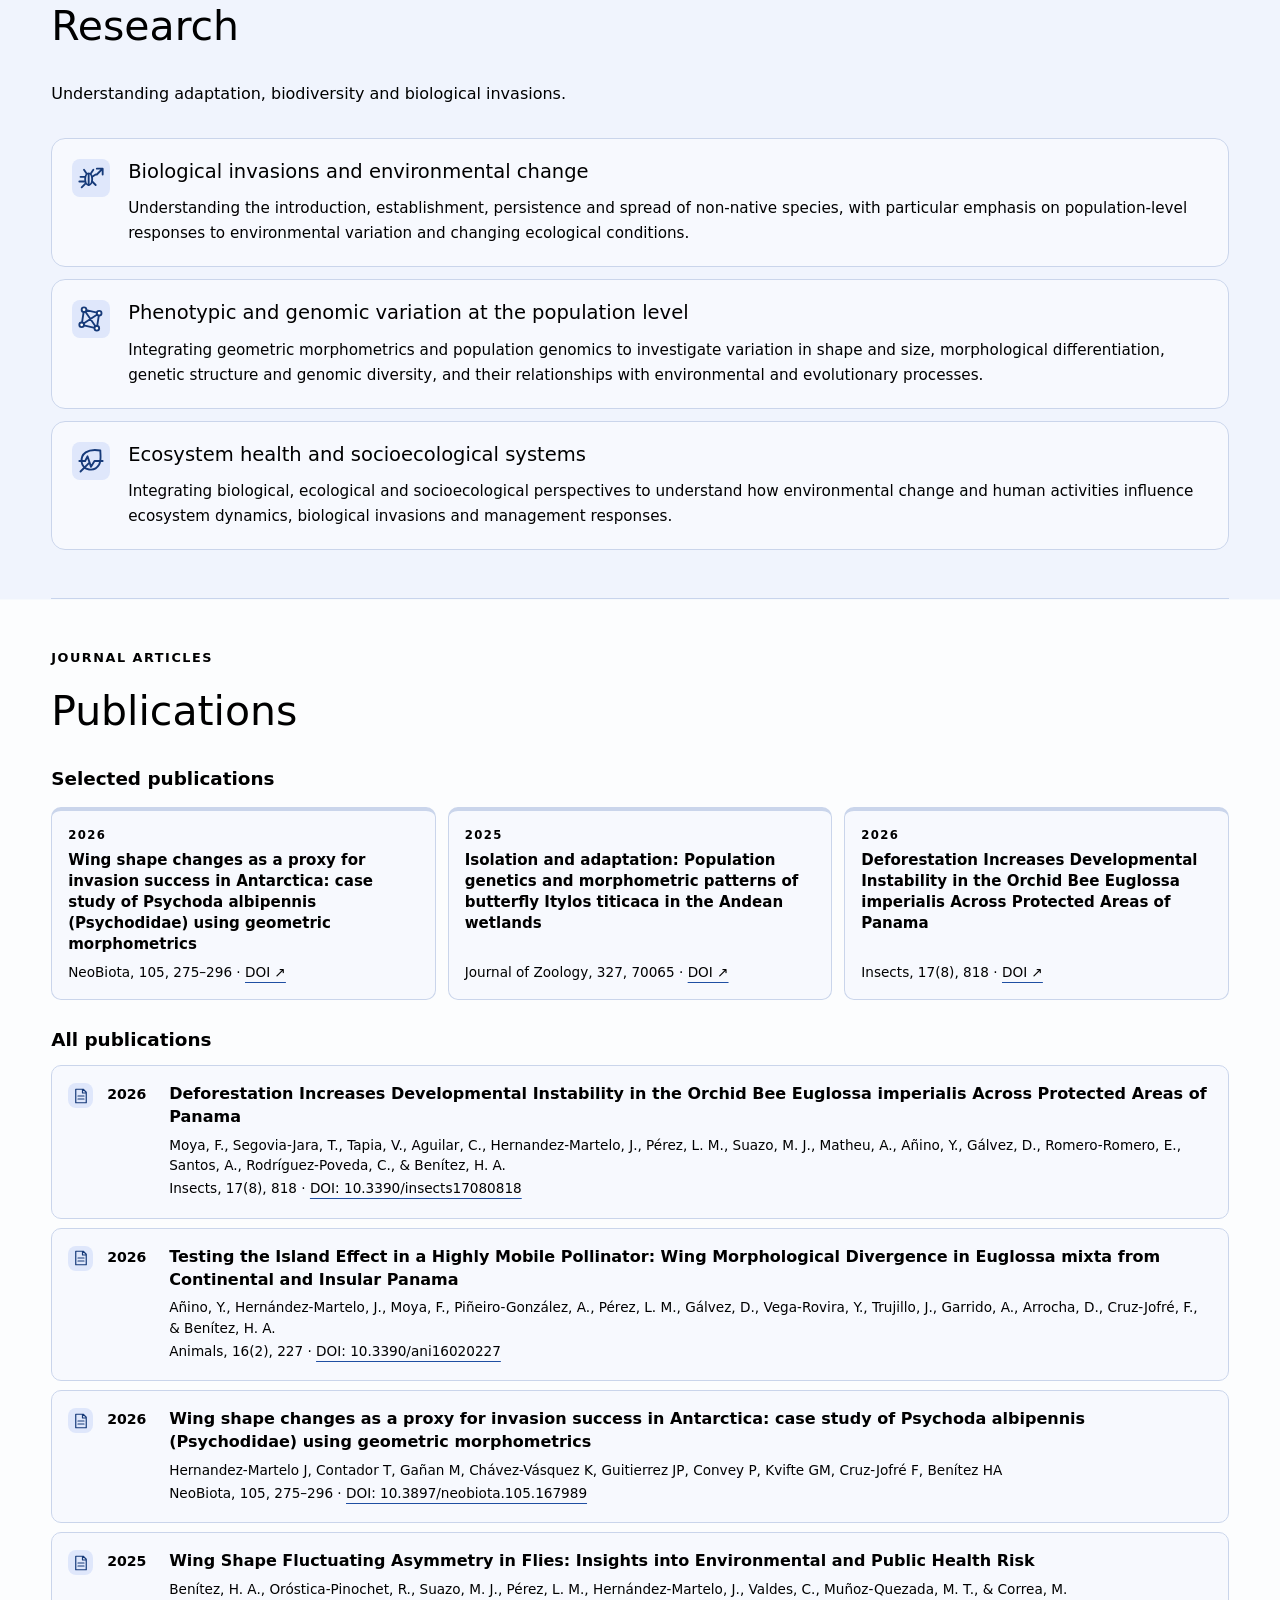
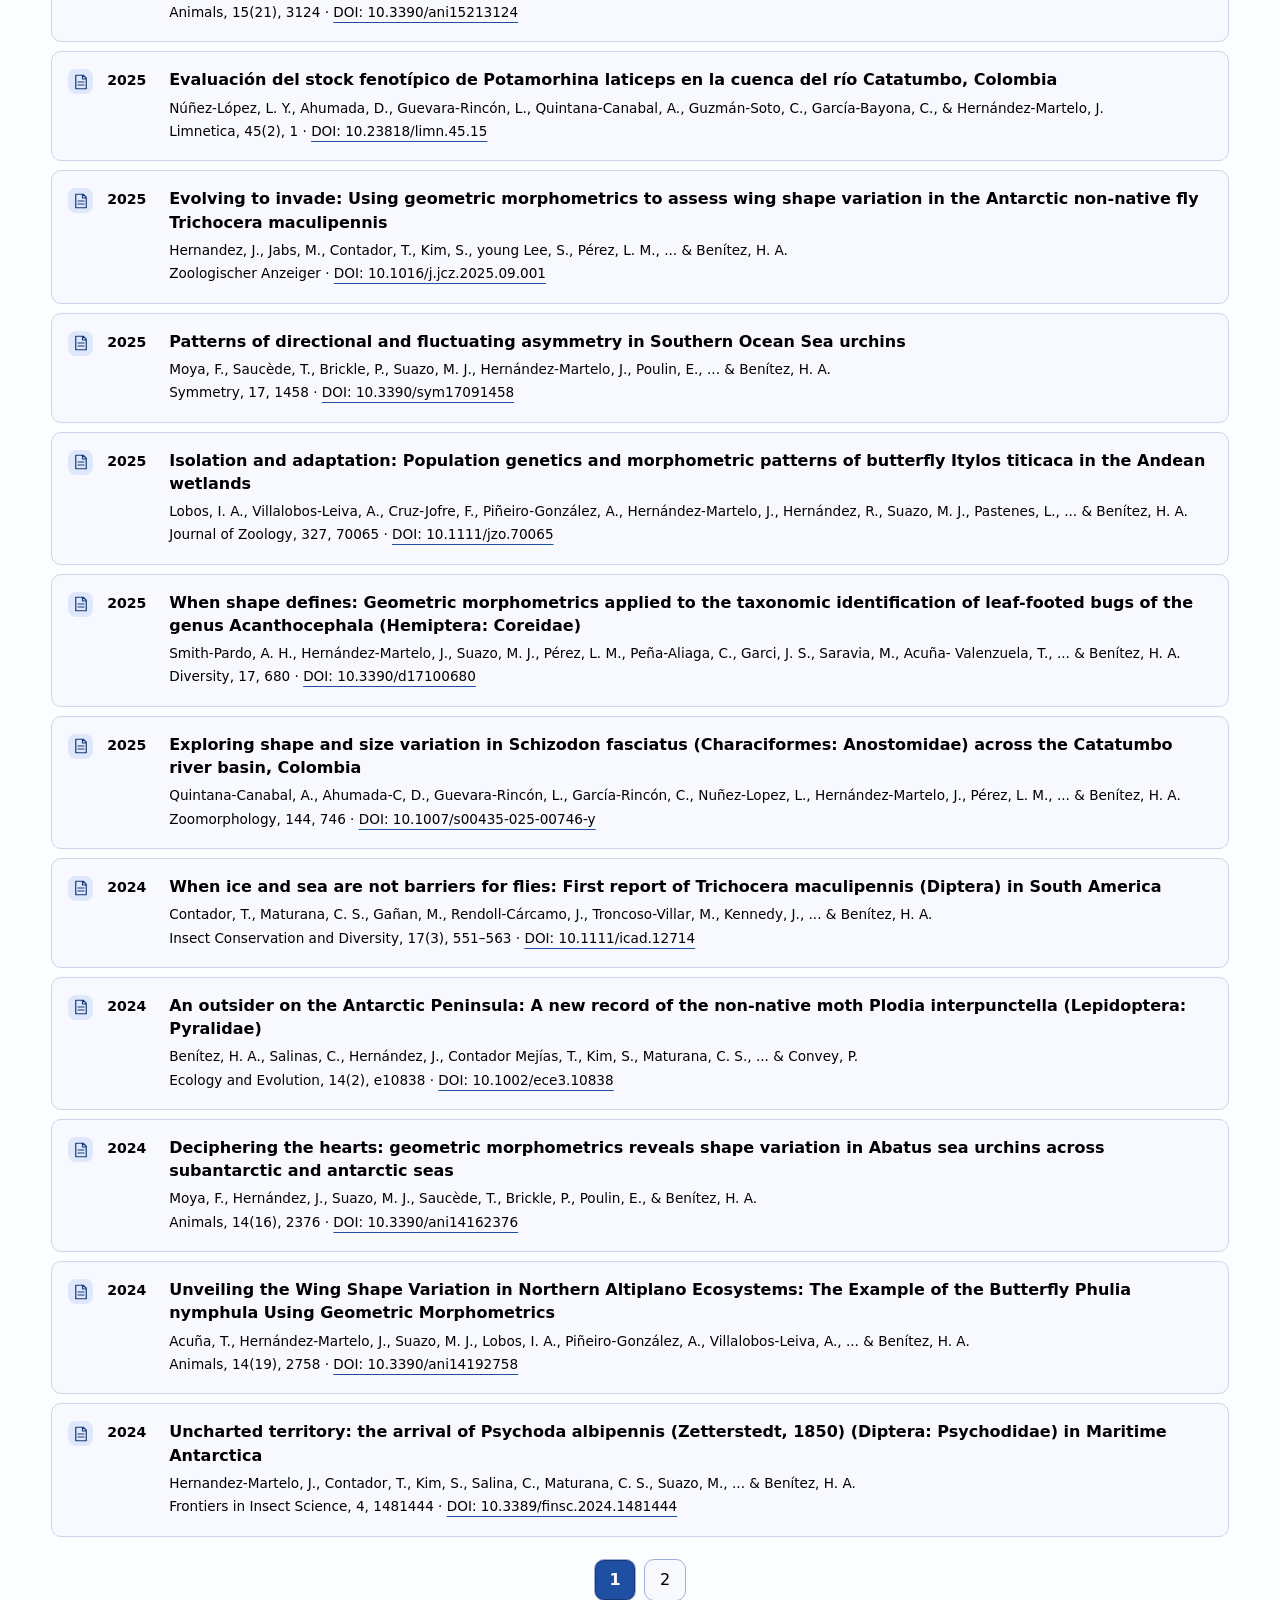
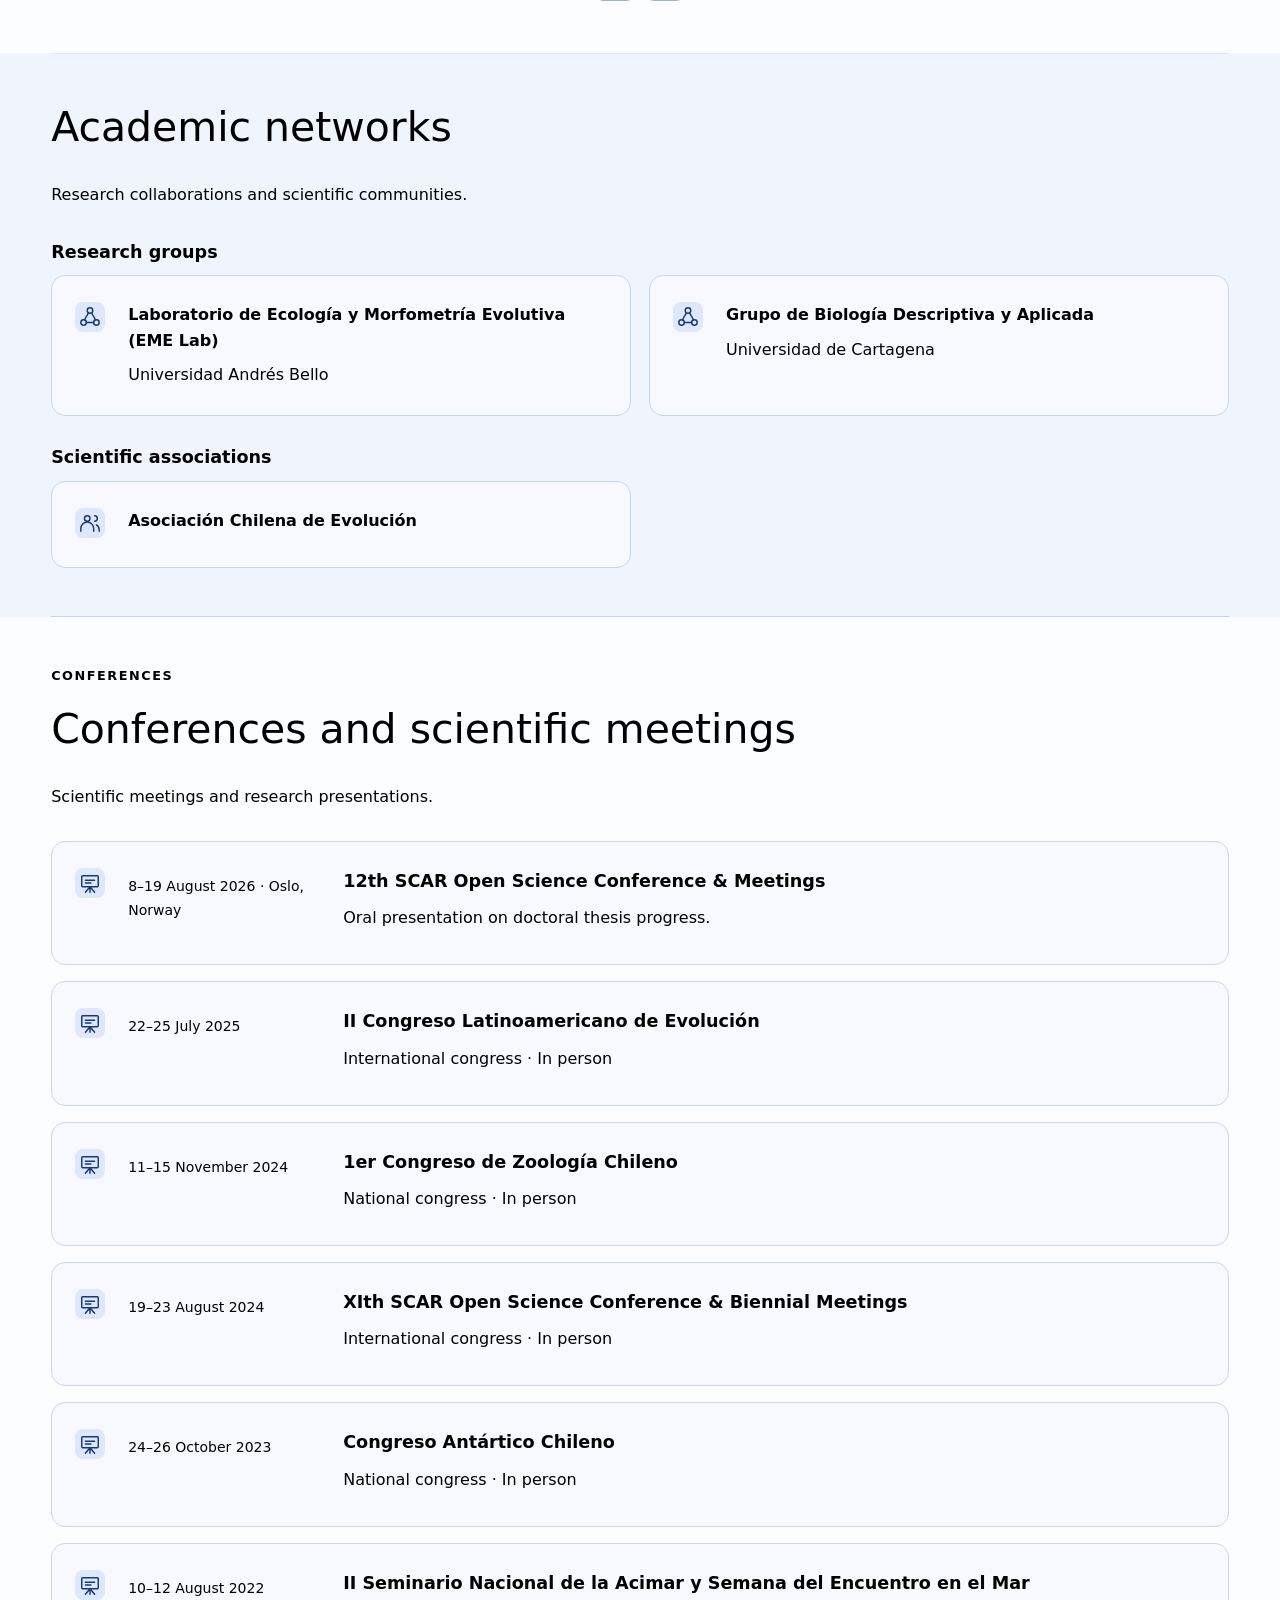
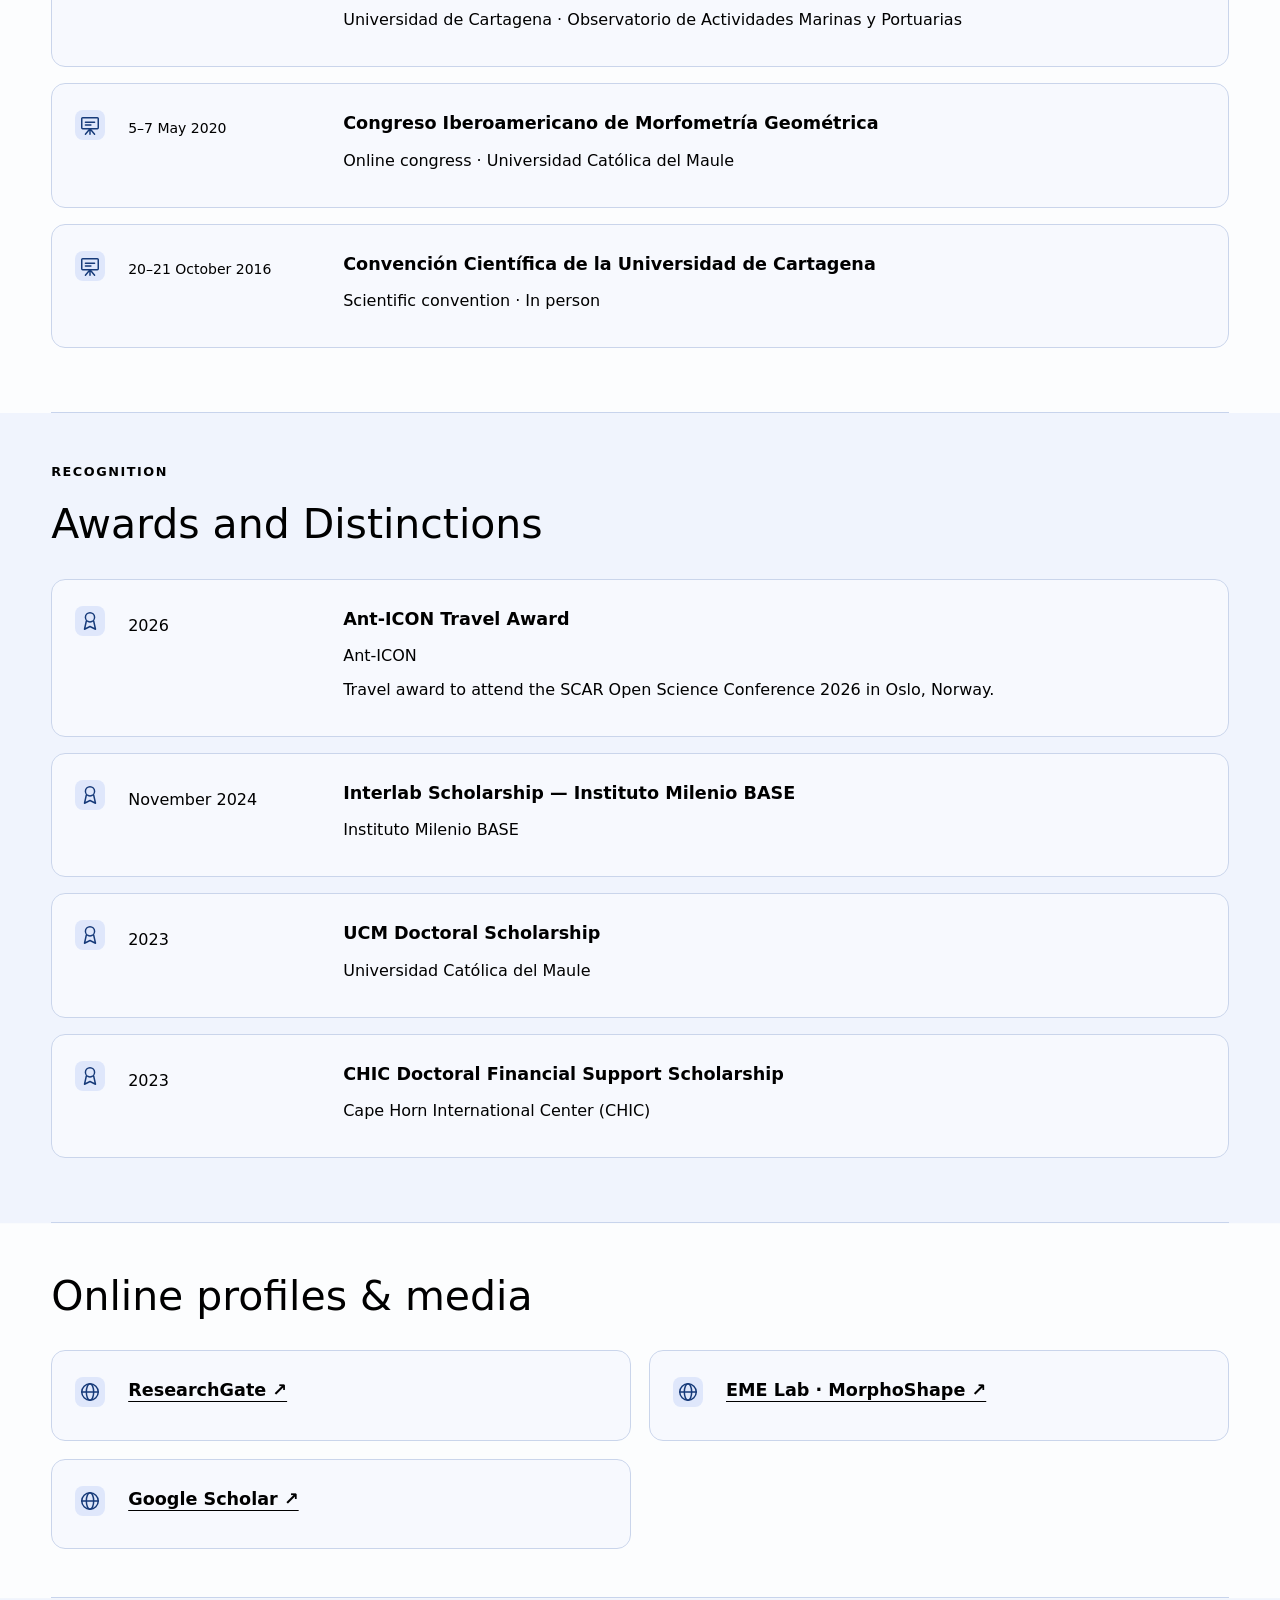
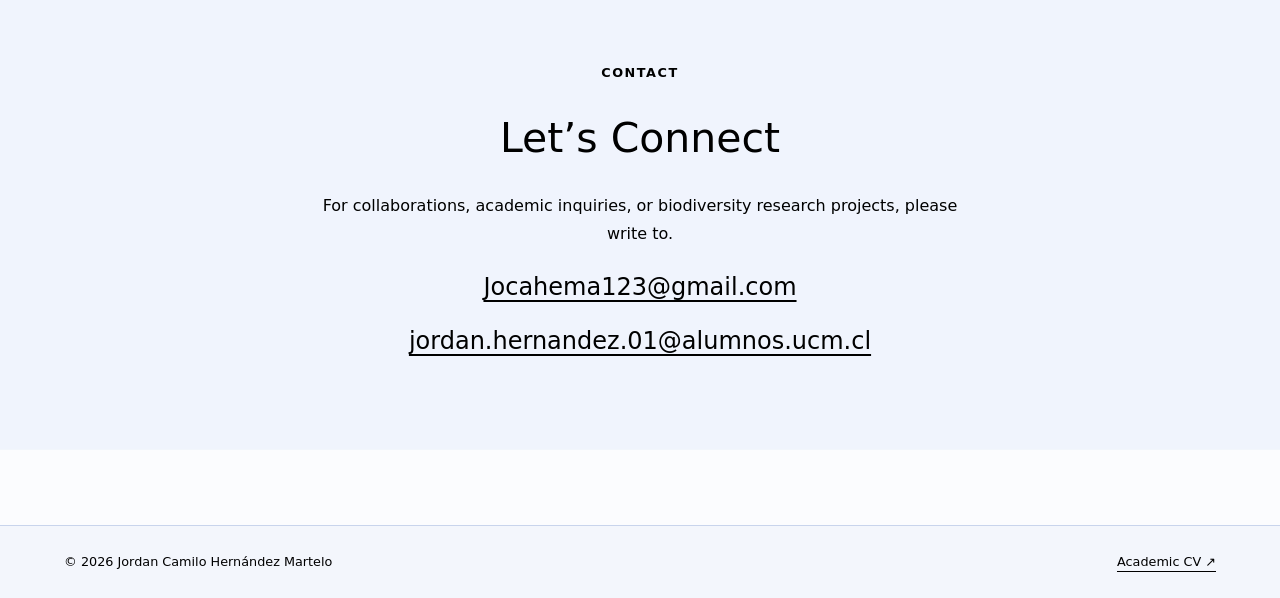
==== commit 25b682f3: "Add files via upload Update research lines and publications heading" ====
--- a/index.html
+++ b/index.html
@@ -1 +1 @@
-<!doctype html><html lang="en"><head><meta charset="utf-8"><meta name="viewport" content="width=device-width,initial-scale=1"><title>Jordan Camilo Hernández Martelo · About me</title><meta name="description" content="Biologist and PhD candidate in Ecosystem Health."><link rel="icon" href="data:image/svg+xml,%3Csvg xmlns='http://www.w3.org/2000/svg' viewBox='0 0 32 32'%3E%3Crect width='32' height='32' fill='%23c7e9e8'/%3E%3Ctext x='4' y='23' font-size='19'%3Ejh%3C/text%3E%3C/svg%3E"><link rel="stylesheet" href="styles.css?v=20260927"><script src="profile.js?v=20260927" defer></script><script src="carousel.js?v=20260927" defer></script><script src="app.js?v=20260927" defer></script></head><body><a class="skip" href="#content">Skip to content</a><header><a class="brand" href="#about"><span class="monogram">JH</span><span>JORDAN HERNÁNDEZ MARTELO</span></a><div class="header-tools"><label class="language-label" for="language">Language</label><select id="language"><option value="en">English</option><option value="es">Español</option></select><button id="menu-toggle" aria-expanded="false" aria-controls="navigation">Menu</button></div></header><nav id="navigation" aria-label="Main navigation"></nav><main id="content" tabindex="-1"><div id="view"><h1>Jordan Camilo Hernández Martelo</h1><p>Biologist · PhD candidate in Ecosystem Health</p></div><noscript>Please enable JavaScript to use the bilingual navigation.</noscript></main><footer><span>© <span id="year">2026</span> Jordan Camilo Hernández Martelo</span><a id="cv-link" href="cv.html">Academic CV ↗</a></footer></body></html>
+<!doctype html><html lang="en"><head><meta charset="utf-8"><meta name="viewport" content="width=device-width,initial-scale=1"><title>Jordan Camilo Hernández Martelo · About me</title><meta name="description" content="Biologist and PhD candidate in Ecosystem Health."><link rel="icon" href="data:image/svg+xml,%3Csvg xmlns='http://www.w3.org/2000/svg' viewBox='0 0 32 32'%3E%3Crect width='32' height='32' fill='%23c7e9e8'/%3E%3Ctext x='4' y='23' font-size='19'%3Ejh%3C/text%3E%3C/svg%3E"><link rel="stylesheet" href="styles.css?v=20260927"><script src="profile.js?v=20260927-2" defer></script><script src="carousel.js?v=20260927" defer></script><script src="app.js?v=20260927-2" defer></script></head><body><a class="skip" href="#content">Skip to content</a><header><a class="brand" href="#about"><span class="monogram">JH</span><span>JORDAN HERNÁNDEZ MARTELO</span></a><div class="header-tools"><label class="language-label" for="language">Language</label><select id="language"><option value="en">English</option><option value="es">Español</option></select><button id="menu-toggle" aria-expanded="false" aria-controls="navigation">Menu</button></div></header><nav id="navigation" aria-label="Main navigation"></nav><main id="content" tabindex="-1"><div id="view"><h1>Jordan Camilo Hernández Martelo</h1><p>Biologist · PhD candidate in Ecosystem Health</p></div><noscript>Please enable JavaScript to use the bilingual navigation.</noscript></main><footer><span>© <span id="year">2026</span> Jordan Camilo Hernández Martelo</span><a id="cv-link" href="cv.html">Academic CV ↗</a></footer></body></html>
